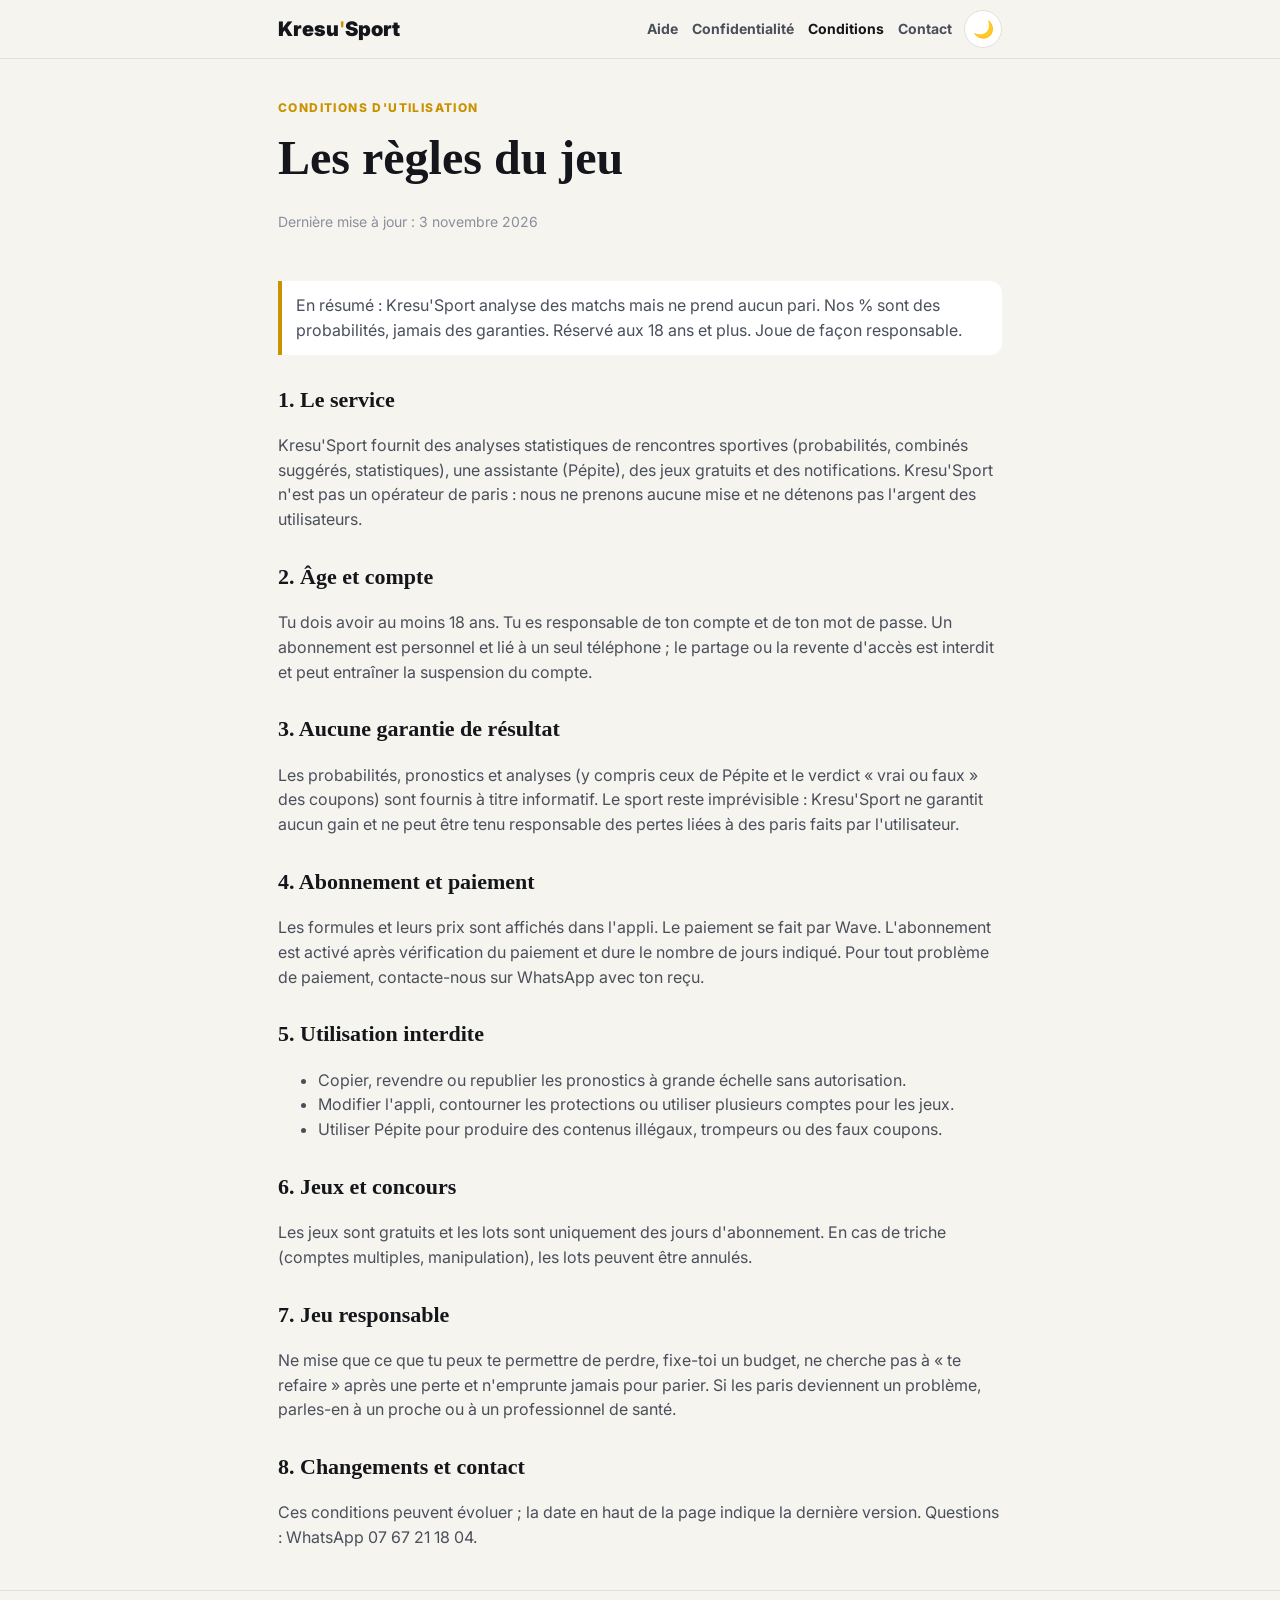
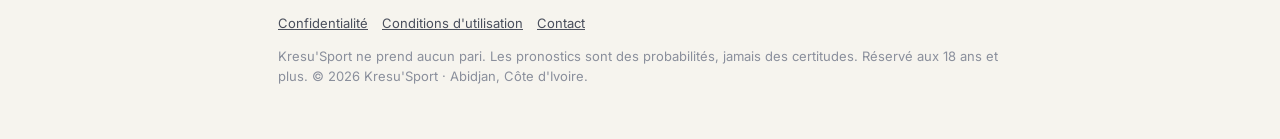
==== conditions.html @ d3af944c "site Kresu'Sport" ====
<!doctype html>
<html lang="fr">
<head>
<meta charset="utf-8">
<meta name="viewport" content="width=device-width, initial-scale=1">
<title>Conditions d'utilisation · Kresu'Sport</title>
<meta name="description" content="Les règles d'utilisation de l'application Kresu'Sport.">
<link rel="preconnect" href="https://fonts.googleapis.com"><link rel="preconnect" href="https://fonts.gstatic.com" crossorigin>
<link rel="stylesheet" href="https://fonts.googleapis.com/css2?family=Inter:wght@400;600;700;800;900&display=swap">
<link rel="stylesheet" href="style.css">
<script src="config.js"></script>
<script src="app.js"></script>
</head>
<body>
<header class="top"><div class="wrap"><a class="brand" href="index.html">Kresu<b>'</b>Sport</a><nav class="links"><a href="index.html">Aide</a><a href="confidentialite.html">Confidentialité</a><a href="conditions.html" aria-current="page">Conditions</a><a href="contact.html">Contact</a></nav><button class="theme" id="theme" type="button">🌙</button></div></header>
<main class="wrap">

<section class="hero doc"><span class="kicker">Conditions d'utilisation</span><h1>Les règles du jeu</h1><p class="maj">Dernière mise à jour : 3 novembre 2026</p></section>
<article class="doc">
<p class="note">En résumé : Kresu'Sport analyse des matchs mais ne prend aucun pari. Nos % sont des probabilités, jamais des garanties. Réservé aux 18 ans et plus. Joue de façon responsable.</p>
<h2>1. Le service</h2>
<p>Kresu'Sport fournit des analyses statistiques de rencontres sportives (probabilités, combinés suggérés, statistiques), une assistante (Pépite), des jeux gratuits et des notifications. Kresu'Sport n'est pas un opérateur de paris : nous ne prenons aucune mise et ne détenons pas l'argent des utilisateurs.</p>
<h2>2. Âge et compte</h2>
<p>Tu dois avoir au moins 18 ans. Tu es responsable de ton compte et de ton mot de passe. Un abonnement est personnel et lié à un seul téléphone ; le partage ou la revente d'accès est interdit et peut entraîner la suspension du compte.</p>
<h2>3. Aucune garantie de résultat</h2>
<p>Les probabilités, pronostics et analyses (y compris ceux de Pépite et le verdict « vrai ou faux » des coupons) sont fournis à titre informatif. Le sport reste imprévisible : Kresu'Sport ne garantit aucun gain et ne peut être tenu responsable des pertes liées à des paris faits par l'utilisateur.</p>
<h2>4. Abonnement et paiement</h2>
<p>Les formules et leurs prix sont affichés dans l'appli. Le paiement se fait par Wave. L'abonnement est activé après vérification du paiement et dure le nombre de jours indiqué. Pour tout problème de paiement, contacte-nous sur WhatsApp avec ton reçu.</p>
<h2>5. Utilisation interdite</h2>
<ul><li>Copier, revendre ou republier les pronostics à grande échelle sans autorisation.</li><li>Modifier l'appli, contourner les protections ou utiliser plusieurs comptes pour les jeux.</li><li>Utiliser Pépite pour produire des contenus illégaux, trompeurs ou des faux coupons.</li></ul>
<h2>6. Jeux et concours</h2>
<p>Les jeux sont gratuits et les lots sont uniquement des jours d'abonnement. En cas de triche (comptes multiples, manipulation), les lots peuvent être annulés.</p>
<h2>7. Jeu responsable</h2>
<p>Ne mise que ce que tu peux te permettre de perdre, fixe-toi un budget, ne cherche pas à « te refaire » après une perte et n'emprunte jamais pour parier. Si les paris deviennent un problème, parles-en à un proche ou à un professionnel de santé.</p>
<h2>8. Changements et contact</h2>
<p>Ces conditions peuvent évoluer ; la date en haut de la page indique la dernière version. Questions : WhatsApp <span data-wa>07 67 21 18 04</span>.</p>
</article>

</main>
<footer><div class="wrap"><a href="confidentialite.html">Confidentialité</a><a href="conditions.html">Conditions d'utilisation</a><a href="contact.html">Contact</a><p>Kresu'Sport ne prend aucun pari. Les pronostics sont des probabilités, jamais des certitudes. Réservé aux 18 ans et plus. © 2026 Kresu'Sport · Abidjan, Côte d'Ivoire.</p></div></footer>
</body>
</html>
---- style.css ----
/* Kresu'Sport — site d'aide. Theme nuit (A) / clair (B), suit le telephone, bouton pour changer. */
:root{
  --bg:#F6F4EE; --card:#FFFFFF; --line:#E4E0D4; --fg:#14161C; --muted:#4A4F5C; --soft:#8A8F9C;
  --gold:#C99200; --gold-bg:#FFC933; --ink:#0A0F1C; --chip:#E9E5DA; --accent:#0E8F6A;
  --serif:Georgia,"Times New Roman",serif; --sans:Inter,system-ui,-apple-system,"Segoe UI",sans-serif;
  color-scheme:light;
}
@media (prefers-color-scheme: dark){:root:not([data-theme="light"]){
  --bg:#070B15; --card:#111A2C; --line:#1C2438; --fg:#FFFFFF; --muted:#AEB8C8; --soft:#6B7689;
  --gold:#FFC933; --chip:#1A2338; --accent:#14E8C4; color-scheme:dark}}
:root[data-theme="dark"]{
  --bg:#070B15; --card:#111A2C; --line:#1C2438; --fg:#FFFFFF; --muted:#AEB8C8; --soft:#6B7689;
  --gold:#FFC933; --chip:#1A2338; --accent:#14E8C4; color-scheme:dark}
*{box-sizing:border-box}
html{scroll-behavior:smooth}
body{margin:0;background:var(--bg);color:var(--fg);font:16px/1.55 var(--sans);-webkit-text-size-adjust:100%}
a{color:var(--gold)}
.wrap{max-width:760px;margin:0 auto;padding:0 max(18px,env(safe-area-inset-left))}
header.top{position:sticky;top:0;z-index:5;background:color-mix(in srgb,var(--bg) 88%,transparent);backdrop-filter:blur(10px);border-bottom:1px solid var(--line)}
header.top .wrap{display:flex;align-items:center;gap:12px;min-height:58px}
.brand{font-weight:900;font-size:20px;text-decoration:none;color:var(--fg)}
.brand b{color:var(--gold)}
nav.links{display:flex;gap:14px;margin-left:auto;font-size:14px;font-weight:700}
nav.links a{color:var(--muted);text-decoration:none}
nav.links a[aria-current]{color:var(--fg)}
.theme{border:1px solid var(--line);background:var(--card);color:var(--fg);width:38px;height:38px;border-radius:19px;font-size:17px;cursor:pointer}
@media (max-width:560px){nav.links{display:none}}
.hero{padding:40px 0 18px;display:flex;flex-direction:column;gap:14px}
.kicker{font-size:12px;letter-spacing:1.4px;font-weight:800;color:var(--gold);text-transform:uppercase}
h1{margin:0;font-family:var(--serif);font-size:clamp(32px,8vw,48px);line-height:1.08;text-wrap:balance}
:root[data-theme="dark"] h1,:root:not([data-theme="light"]) h1{font-family:var(--serif)}
.lead{color:var(--muted);font-size:17px;margin:0}
.btns{display:flex;gap:10px;flex-wrap:wrap}
.btn{display:inline-flex;align-items:center;justify-content:center;min-height:50px;padding:0 22px;border-radius:26px;font-weight:900;text-decoration:none}
.btn.main{background:var(--gold-bg);color:var(--ink)}
.btn.ghost{border:1px solid var(--line);color:var(--fg)}
.btn:focus-visible,.theme:focus-visible,summary:focus-visible,.chip:focus-visible{outline:3px solid var(--gold);outline-offset:2px}
.mascots{display:grid;grid-template-columns:repeat(3,1fr);gap:10px;margin:22px 0 6px}
.mascot{background:var(--card);border:1px solid var(--line);border-radius:20px;padding:12px 8px;text-align:center;display:flex;flex-direction:column;align-items:center;gap:4px}
.mascot svg{width:72px;height:72px}
.mascot b{font-size:14px}.mascot span{font-size:12px;color:var(--muted);line-height:1.35}
h2{font-family:var(--serif);font-size:28px;margin:34px 0 4px}
.half{font-size:12px;letter-spacing:1.4px;font-weight:900;color:var(--gold);text-transform:uppercase;margin-top:34px}
.half+h2{margin-top:4px}
.chips{display:flex;gap:8px;flex-wrap:wrap;margin:14px 0}
.chip{border:none;background:var(--chip);color:var(--fg);padding:8px 14px;border-radius:18px;font:700 14px var(--sans);cursor:pointer}
.chip[aria-pressed="true"]{background:var(--fg);color:var(--bg)}
details{background:var(--card);border:1px solid var(--line);border-radius:16px;margin:8px 0;padding:0 16px}
summary{cursor:pointer;list-style:none;padding:15px 0;font-weight:800;display:flex;justify-content:space-between;gap:12px}
summary::-webkit-details-marker{display:none}
summary::after{content:"+";color:var(--gold);font-weight:900}
details[open] summary::after{content:"−"}
details p,details ul{margin:0 0 14px;color:var(--muted)}
details ul{padding-left:20px}
.data{list-style:none;padding:0;margin:10px 0;counter-reset:d}
.data li{counter-increment:d;display:flex;gap:12px;padding:12px 0;border-bottom:1px solid var(--line)}
.data li::before{content:"0" counter(d);font-weight:900;color:var(--gold)}
.wa{margin:30px 0;border-radius:24px;background:var(--fg);color:var(--bg);padding:20px;display:flex;align-items:center;gap:14px;flex-wrap:wrap}
.wa div{flex:1;min-width:200px}.wa b{display:block;font-size:18px}.wa span{opacity:.75;font-size:14px}
.wa a{background:#25D366;color:#0A0F1C;font-weight:900;padding:12px 18px;border-radius:20px;text-decoration:none}
.doc h2{font-size:22px;margin:28px 0 6px}
.doc p,.doc li{color:var(--muted)}
.doc .maj{color:var(--soft);font-size:14px}
.note{border-left:4px solid var(--gold);background:var(--card);padding:12px 14px;border-radius:0 12px 12px 0;color:var(--muted)}
footer{border-top:1px solid var(--line);margin-top:40px;padding:22px 0 40px;font-size:13px;color:var(--soft)}
footer a{color:var(--muted);margin-right:14px}
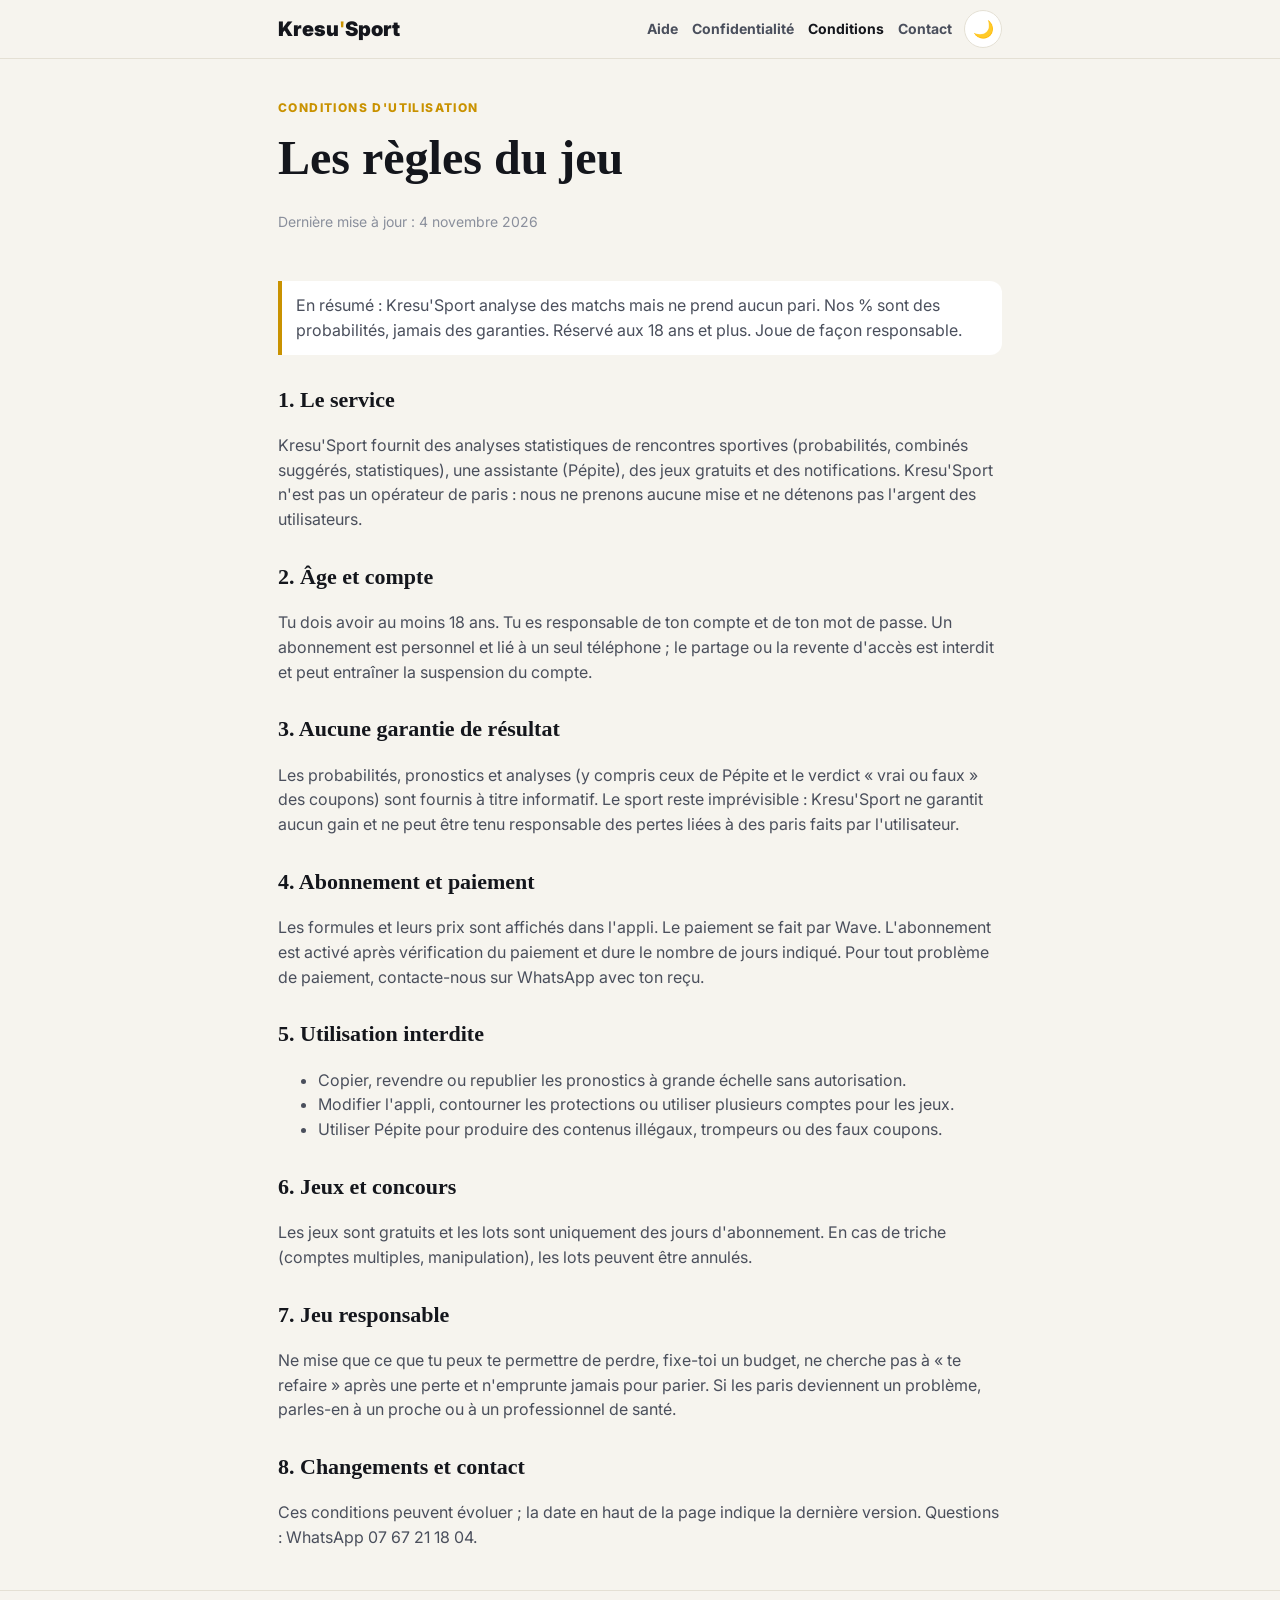
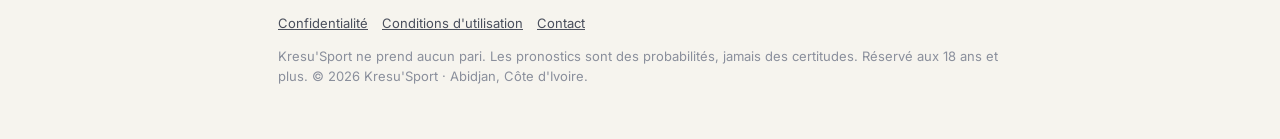
==== commit c3270137: "bouton telecharger" ====
--- a/conditions.html
+++ b/conditions.html
@@ -15,7 +15,7 @@
 <header class="top"><div class="wrap"><a class="brand" href="index.html">Kresu<b>'</b>Sport</a><nav class="links"><a href="index.html">Aide</a><a href="confidentialite.html">Confidentialité</a><a href="conditions.html" aria-current="page">Conditions</a><a href="contact.html">Contact</a></nav><button class="theme" id="theme" type="button">🌙</button></div></header>
 <main class="wrap">
 
-<section class="hero doc"><span class="kicker">Conditions d'utilisation</span><h1>Les règles du jeu</h1><p class="maj">Dernière mise à jour : 3 novembre 2026</p></section>
+<section class="hero doc"><span class="kicker">Conditions d'utilisation</span><h1>Les règles du jeu</h1><p class="maj">Dernière mise à jour : 4 novembre 2026</p></section>
 <article class="doc">
 <p class="note">En résumé : Kresu'Sport analyse des matchs mais ne prend aucun pari. Nos % sont des probabilités, jamais des garanties. Réservé aux 18 ans et plus. Joue de façon responsable.</p>
 <h2>1. Le service</h2>
--- a/style.css
+++ b/style.css
@@ -64,3 +64,5 @@
 .note{border-left:4px solid var(--gold);background:var(--card);padding:12px 14px;border-radius:0 12px 12px 0;color:var(--muted)}
 footer{border-top:1px solid var(--line);margin-top:40px;padding:22px 0 40px;font-size:13px;color:var(--soft)}
 footer a{color:var(--muted);margin-right:14px}
+
+.apkinfo{margin:10px 0 0;font-size:13px;opacity:.75}
